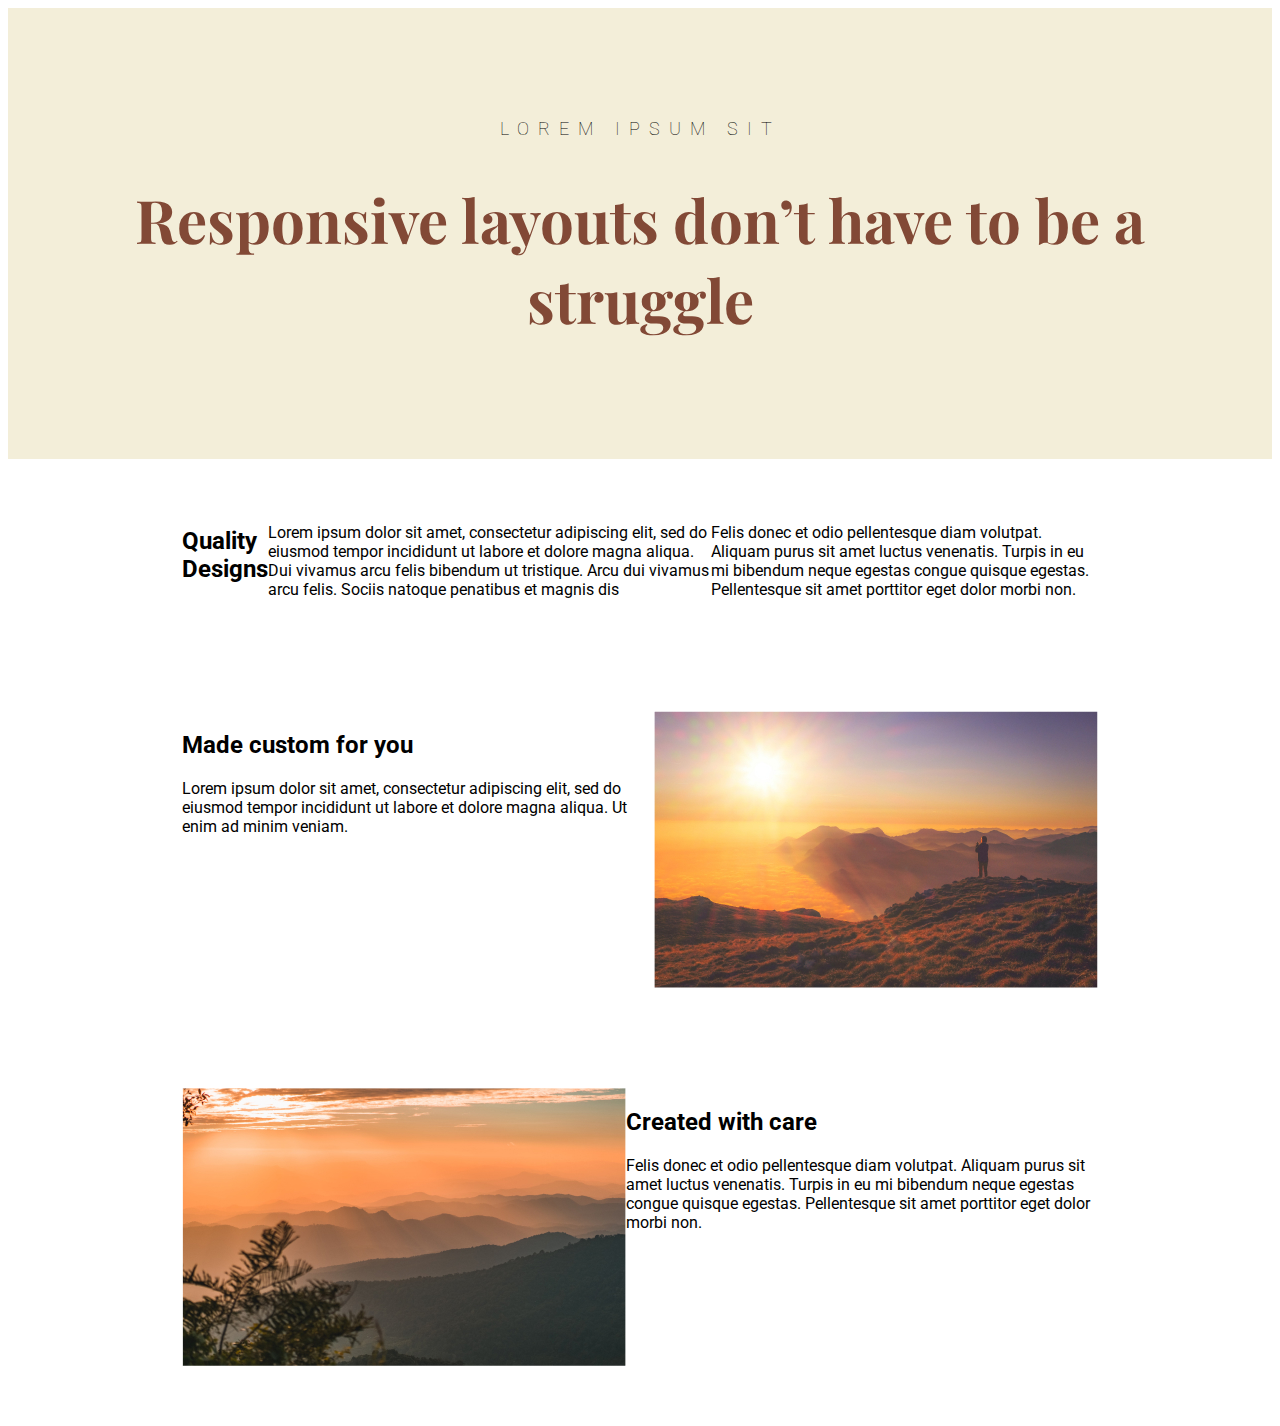
==== challenge08/index.html @ b8aa04cd "Add challenges" ====
<!DOCTYPE html>
<html lang="en">
  <head>
    <meta charset="UTF-8" />
    <meta http-equiv="X-UA-Compatible" content="IE=edge" />
    <meta name="viewport" content="width=device-width, initial-scale=1.0" />
    <link rel="preconnect" href="https://fonts.googleapis.com" />
    <link rel="preconnect" href="https://fonts.gstatic.com" crossorigin />
    <link
      href="https://fonts.googleapis.com/css2?family=Roboto:wght@300;400&display=swap"
      rel="stylesheet"
    />
    <link rel="preconnect" href="https://fonts.googleapis.com" />
    <link rel="preconnect" href="https://fonts.gstatic.com" crossorigin />
    <link
      href="https://fonts.googleapis.com/css2?family=Playfair+Display:wght@900&display=swap"
      rel="stylesheet"
    />
    <link rel="stylesheet" href="style.css" />
    <title>Document</title>
  </head>
  <body>
    <main>
      <header class="header">
        <h5 class="header__subtitle">lorem ipsum sit</h4>
        <h1 class="header__title">
          Responsive layouts don’t have to be a struggle
        </h1>
      </header>
      <article class="container">
        <h2 class="">Quality Designs</h2>
        <p>
          Lorem ipsum dolor sit amet, consectetur adipiscing elit, sed do
          eiusmod tempor incididunt ut labore et dolore magna aliqua. Dui
          vivamus arcu felis bibendum ut tristique. Arcu dui vivamus arcu felis.
          Sociis natoque penatibus et magnis dis
        </p>
        <p>
          Felis donec et odio pellentesque diam volutpat. Aliquam purus sit amet
          luctus venenatis. Turpis in eu mi bibendum neque egestas congue
          quisque egestas. Pellentesque sit amet porttitor eget dolor morbi non.
        </p>
      </article>
      <article class="container">
        <div class="text">
          <h2>Made custom for you</h2>
          <p>
            Lorem ipsum dolor sit amet, consectetur adipiscing elit, sed do
            eiusmod tempor incididunt ut labore et dolore magna aliqua. Ut enim
            ad minim veniam.
          </p>
        </div>
        <div class="img">
          <img src="./img/image-01.jpg" alt="" />
        </div>
      </article>
      <article class="container">
        <div class="img">
          <img src="./img/image-02.jpg" alt="" />
        </div>
        <div class="text">
          <h2>Created with care</h2>
          <p>
            Felis donec et odio pellentesque diam volutpat. Aliquam purus sit
            amet luctus venenatis. Turpis in eu mi bibendum neque egestas congue
            quisque egestas. Pellentesque sit amet porttitor eget dolor morbi
            non.
          </p>
        </div>
      </article>
    </main>
  </body>
</html>
---- challenge08/style.css ----
* {
  box-sizing: border-box;
}

main {
  width: 100%;
  font-family: "Roboto", sans-serif;
}

.container {
  width: 80%;
  max-width: 1128px;
  display: flex;
  margin: 0 auto;
  padding: 3em;
}

h1,
h3 {
  text-align: center;
  font-family: "Playfair Display", serif;
}

h1 {
  font-size: 60px;
}

h3 {
  font-size: 36px;
}

h5 {
  font-family: "Roboto", sans-serif;
  font-weight: 100;
  font-size: 18px;
  color: #000;
  text-align: center;
  text-transform: uppercase;
  letter-spacing: 0.5em;
}

header {
  background-color: #f3eed9;
  color: #824936;
  padding: 5em;
}
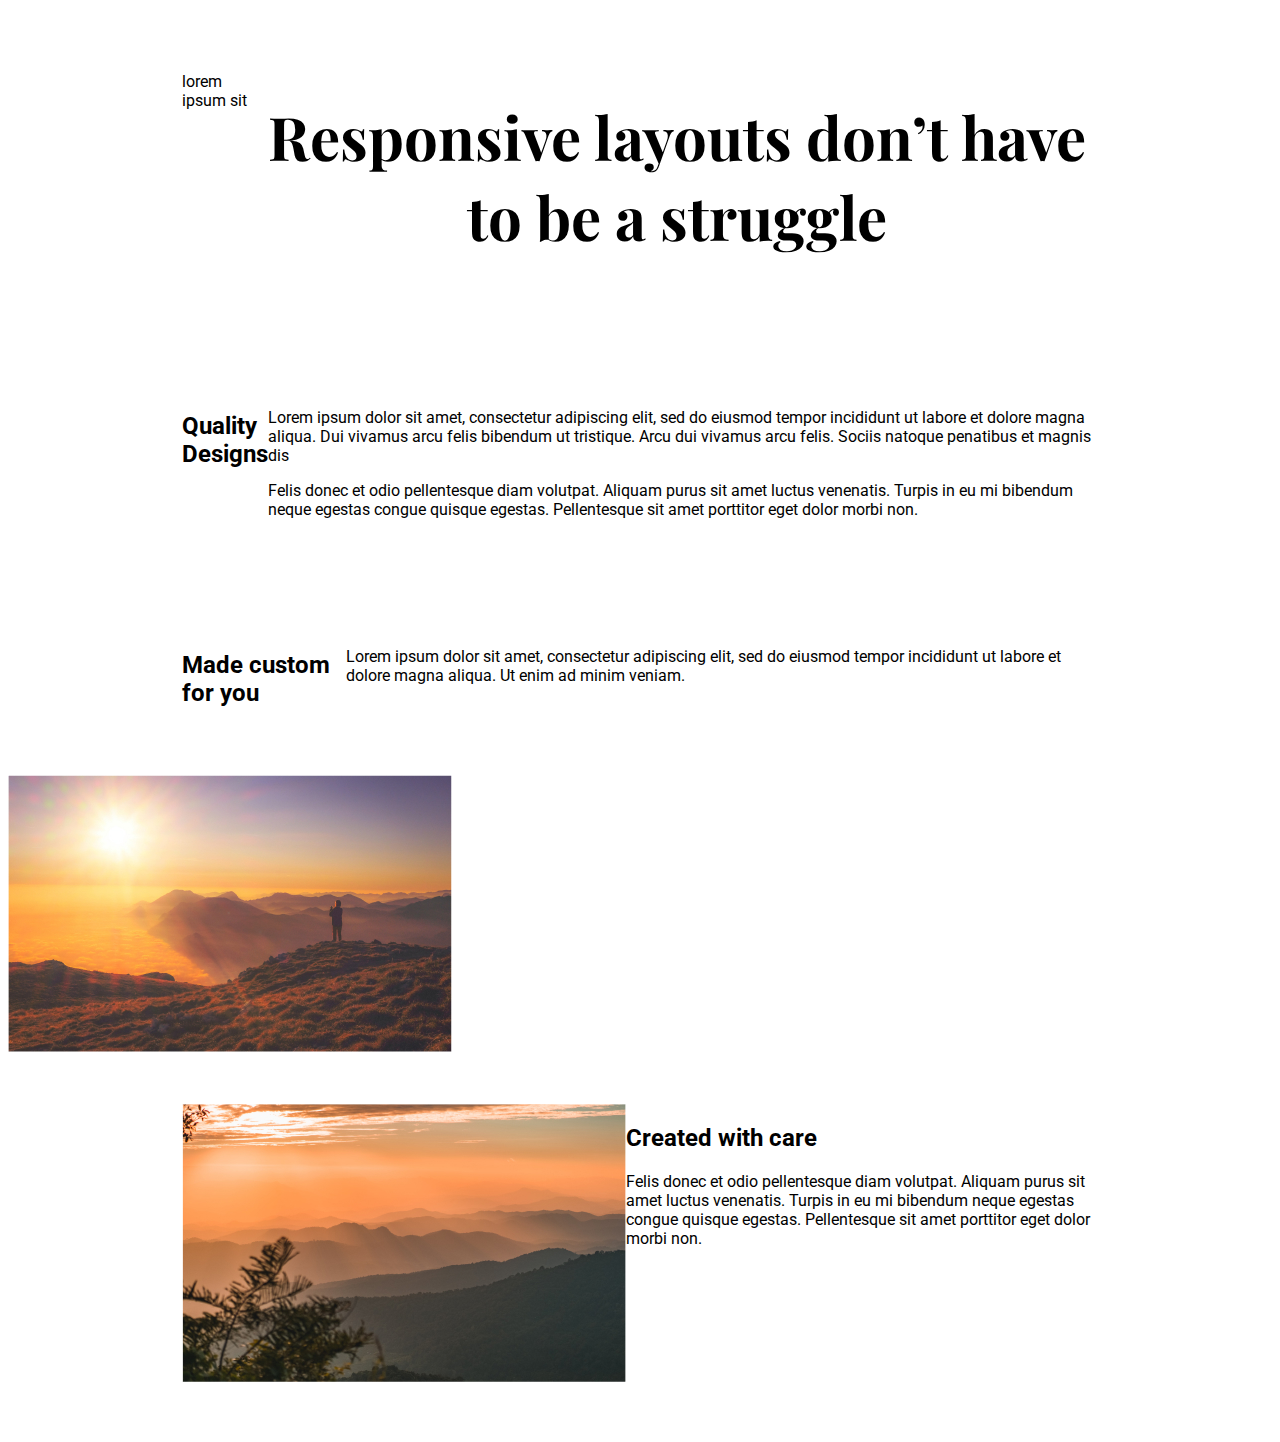
==== commit b0e376a4: "Add index.html" ====
--- a/challenge08/index.html
+++ b/challenge08/index.html
@@ -21,45 +21,62 @@
   </head>
   <body>
     <main>
-      <header class="header">
-        <h5 class="header__subtitle">lorem ipsum sit</h4>
-        <h1 class="header__title">
+      <section class="intro">
+        <div class="container">
+          <p class="intro__text">lorem ipsum sit</h4>
+          <h1 class="intro__title">
           Responsive layouts don’t have to be a struggle
-        </h1>
-      </header>
-      <article class="container">
-        <h2 class="">Quality Designs</h2>
+          </h1>
+      </div>
+      </section>
+      <section class="section-two">
+        <div class="container">
+          <h2 class="section-title">Quality Designs</h2>
+             <div class="row">
+               <div class="col">
+
+        
         <p>
           Lorem ipsum dolor sit amet, consectetur adipiscing elit, sed do
           eiusmod tempor incididunt ut labore et dolore magna aliqua. Dui
           vivamus arcu felis bibendum ut tristique. Arcu dui vivamus arcu felis.
           Sociis natoque penatibus et magnis dis
         </p>
+      </div>
+      <div class="col">
         <p>
           Felis donec et odio pellentesque diam volutpat. Aliquam purus sit amet
           luctus venenatis. Turpis in eu mi bibendum neque egestas congue
           quisque egestas. Pellentesque sit amet porttitor eget dolor morbi non.
         </p>
-      </article>
-      <article class="container">
-        <div class="text">
-          <h2>Made custom for you</h2>
+      </div>
+      </div>
+      </div> 
+      </section>
+      <section class="section-three">
+        <div class="container row">
+          <div class="col">
+            <h2 class="section-title section-title--dark">Made custom for you</h2>
+          </div>
+        <div class="col">
           <p>
             Lorem ipsum dolor sit amet, consectetur adipiscing elit, sed do
             eiusmod tempor incididunt ut labore et dolore magna aliqua. Ut enim
             ad minim veniam.
           </p>
         </div>
-        <div class="img">
-          <img src="./img/image-01.jpg" alt="" />
         </div>
-      </article>
-      <article class="container">
-        <div class="img">
-          <img src="./img/image-02.jpg" alt="" />
+        <div class="col">
+          <img src="./img/image-01.jpg" alt="a sunset over a mountain" />
         </div>
-        <div class="text">
-          <h2>Created with care</h2>
+      </section>
+      <section class="section-four">
+        <div class="container row">
+        <div class="col">
+          <img src="./img/image-02.jpg" alt="a sunset over a mountain" />
+        </div>
+          <div class="col">
+          <h2 class="section-title">Created with care</h2>
           <p>
             Felis donec et odio pellentesque diam volutpat. Aliquam purus sit
             amet luctus venenatis. Turpis in eu mi bibendum neque egestas congue
@@ -67,7 +84,8 @@
             non.
           </p>
         </div>
-      </article>
+      </div>
+      </section>
     </main>
   </body>
 </html>
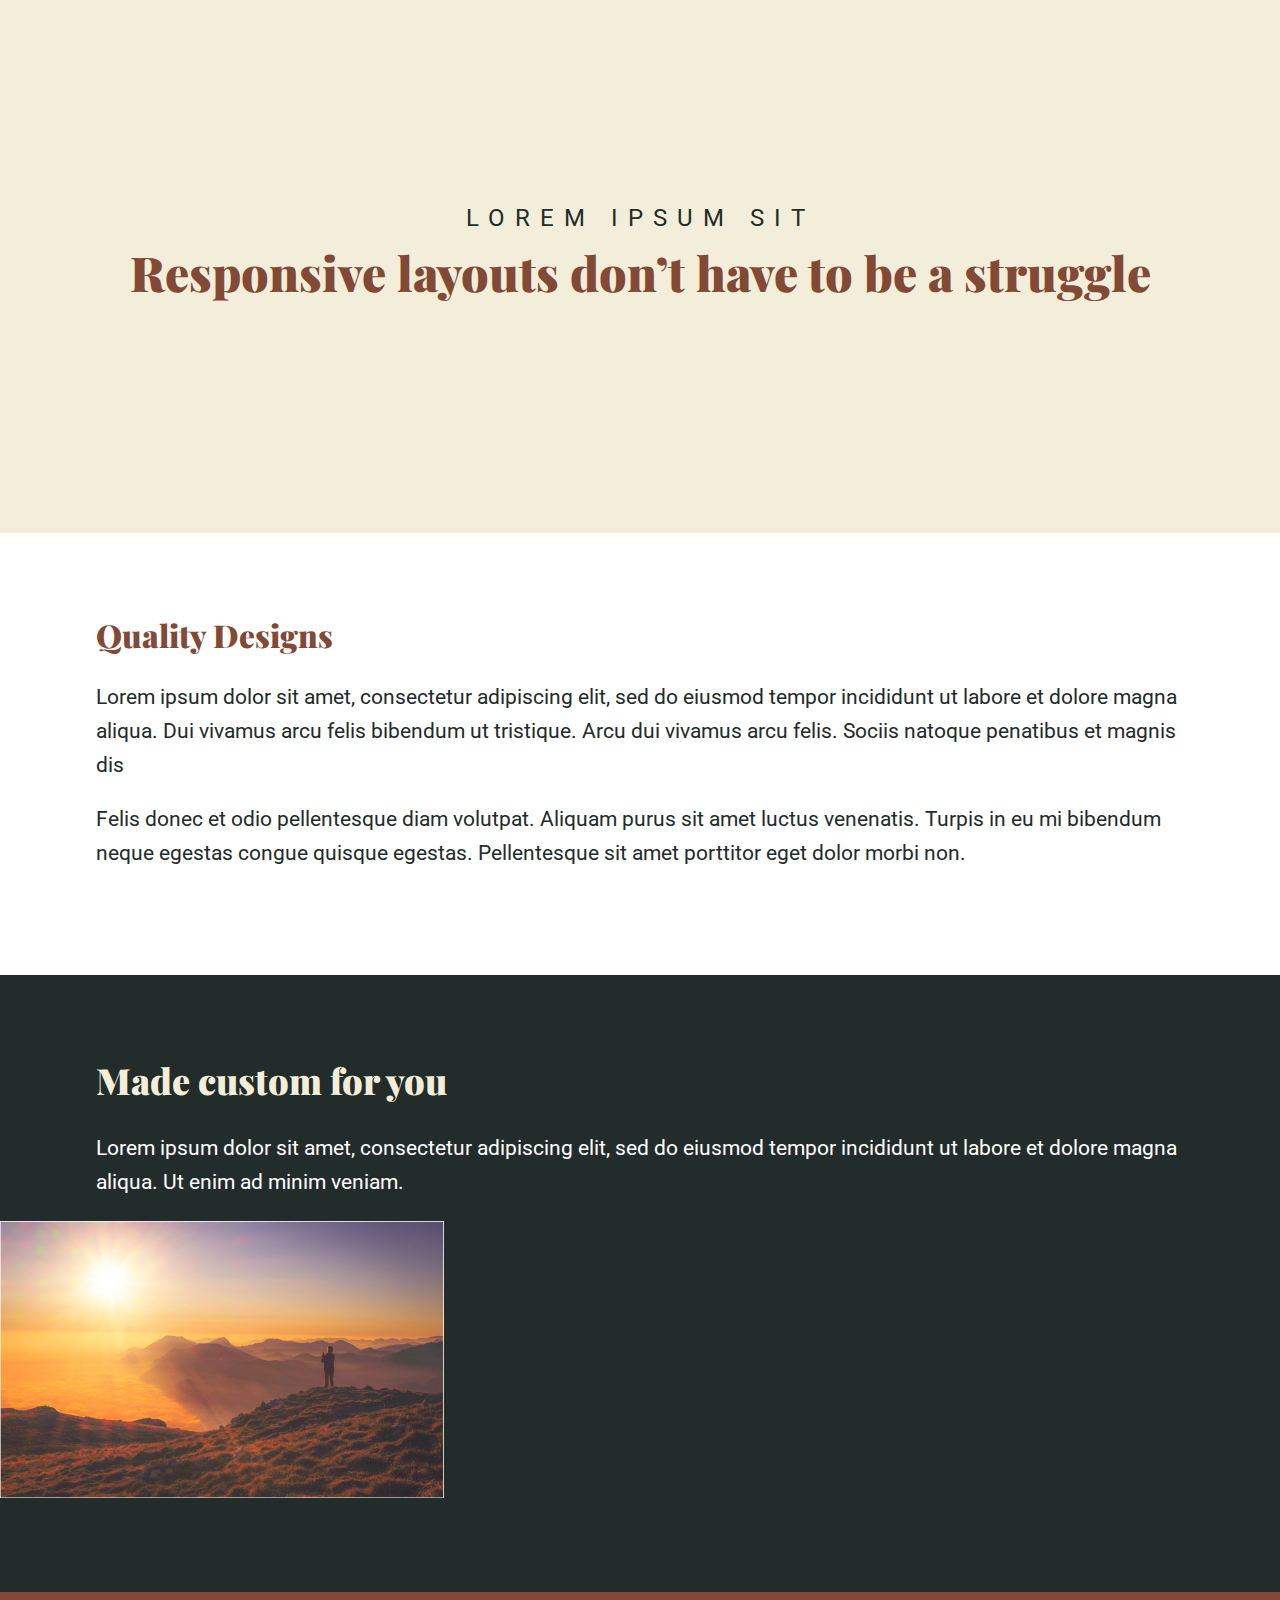
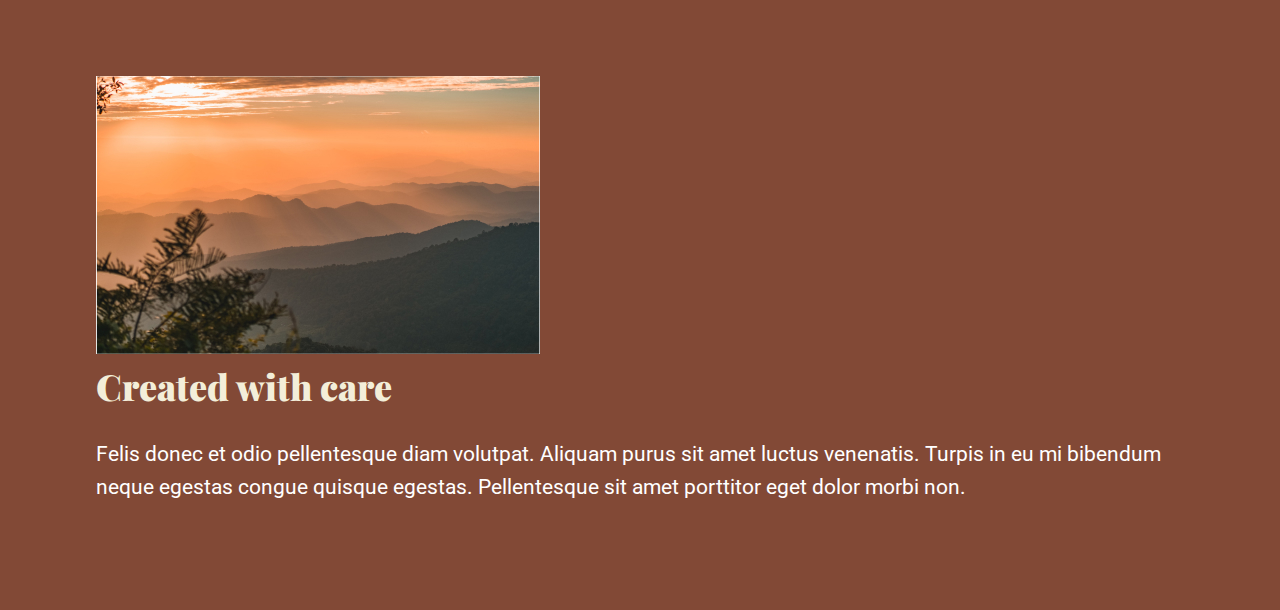
==== commit aceb2c2b: "Add challenges" ====
--- a/challenge08/index.html
+++ b/challenge08/index.html
@@ -31,11 +31,9 @@
       </section>
       <section class="section-two">
         <div class="container">
-          <h2 class="section-title">Quality Designs</h2>
+          <h2 class="section__title--dark">Quality Designs</h2>
              <div class="row">
-               <div class="col">
-
-        
+               <div class="col">      
         <p>
           Lorem ipsum dolor sit amet, consectetur adipiscing elit, sed do
           eiusmod tempor incididunt ut labore et dolore magna aliqua. Dui
@@ -56,7 +54,7 @@
       <section class="section-three">
         <div class="container row">
           <div class="col">
-            <h2 class="section-title section-title--dark">Made custom for you</h2>
+            <h2 class="section-title section__title">Made custom for you</h2>
           </div>
         <div class="col">
           <p>
@@ -76,7 +74,7 @@
           <img src="./img/image-02.jpg" alt="a sunset over a mountain" />
         </div>
           <div class="col">
-          <h2 class="section-title">Created with care</h2>
+          <h2 class="section__title">Created with care</h2>
           <p>
             Felis donec et odio pellentesque diam volutpat. Aliquam purus sit
             amet luctus venenatis. Turpis in eu mi bibendum neque egestas congue
--- a/challenge08/style.css
+++ b/challenge08/style.css
@@ -1,46 +1,71 @@
-* {
+*,
+*::before,
+*::after {
   box-sizing: border-box;
 }
 
-main {
-  width: 100%;
+body {
+  margin: 0;
   font-family: "Roboto", sans-serif;
+  font-size: 1.3125em;
+  line-height: 1.6;
+  color: #222c2a;
+}
+
+img {
+  max-width: 100%;
+}
+
+h1,
+h2 {
+  margin-top: 0;
+  font-family: "Playfair Display", sans-serif;
+  font-weight: 900;
+  line-height: 1.2;
+}
+
+section {
+  padding: 4em 0;
 }
 
 .container {
-  width: 80%;
-  max-width: 1128px;
-  display: flex;
+  width: 85%;
   margin: 0 auto;
-  padding: 3em;
 }
 
-h1,
-h3 {
-  text-align: center;
-  font-family: "Playfair Display", serif;
+.section__title {
+  font-size: 2.25rem;
+  color: #f3eed9;
 }
 
-h1 {
-  font-size: 60px;
+.section__title--dark {
+  color: #824936;
+}
+.intro {
+  background-color: #f3eed9;
+  padding: 200px 0;
+  text-align: center;
+  color: #824936;
 }
 
-h3 {
-  font-size: 36px;
+.intro__text {
+  text-transform: uppercase;
+  letter-spacing: 10px;
+  font-size: 1.125em;
+  color: #222c2a;
+  margin: 0 0 0.25em;
 }
 
-h5 {
-  font-family: "Roboto", sans-serif;
-  font-weight: 100;
-  font-size: 18px;
-  color: #000;
-  text-align: center;
-  text-transform: uppercase;
-  letter-spacing: 0.5em;
+.intro__title {
+  font-size: 3rem;
 }
 
-header {
-  background-color: #f3eed9;
-  color: #824936;
-  padding: 5em;
+.section-three {
+  background-color: #222c2a;
+  color: #fff;
 }
+
+.section-four {
+  background-color: #824936;
+  color: #fff;
+}
